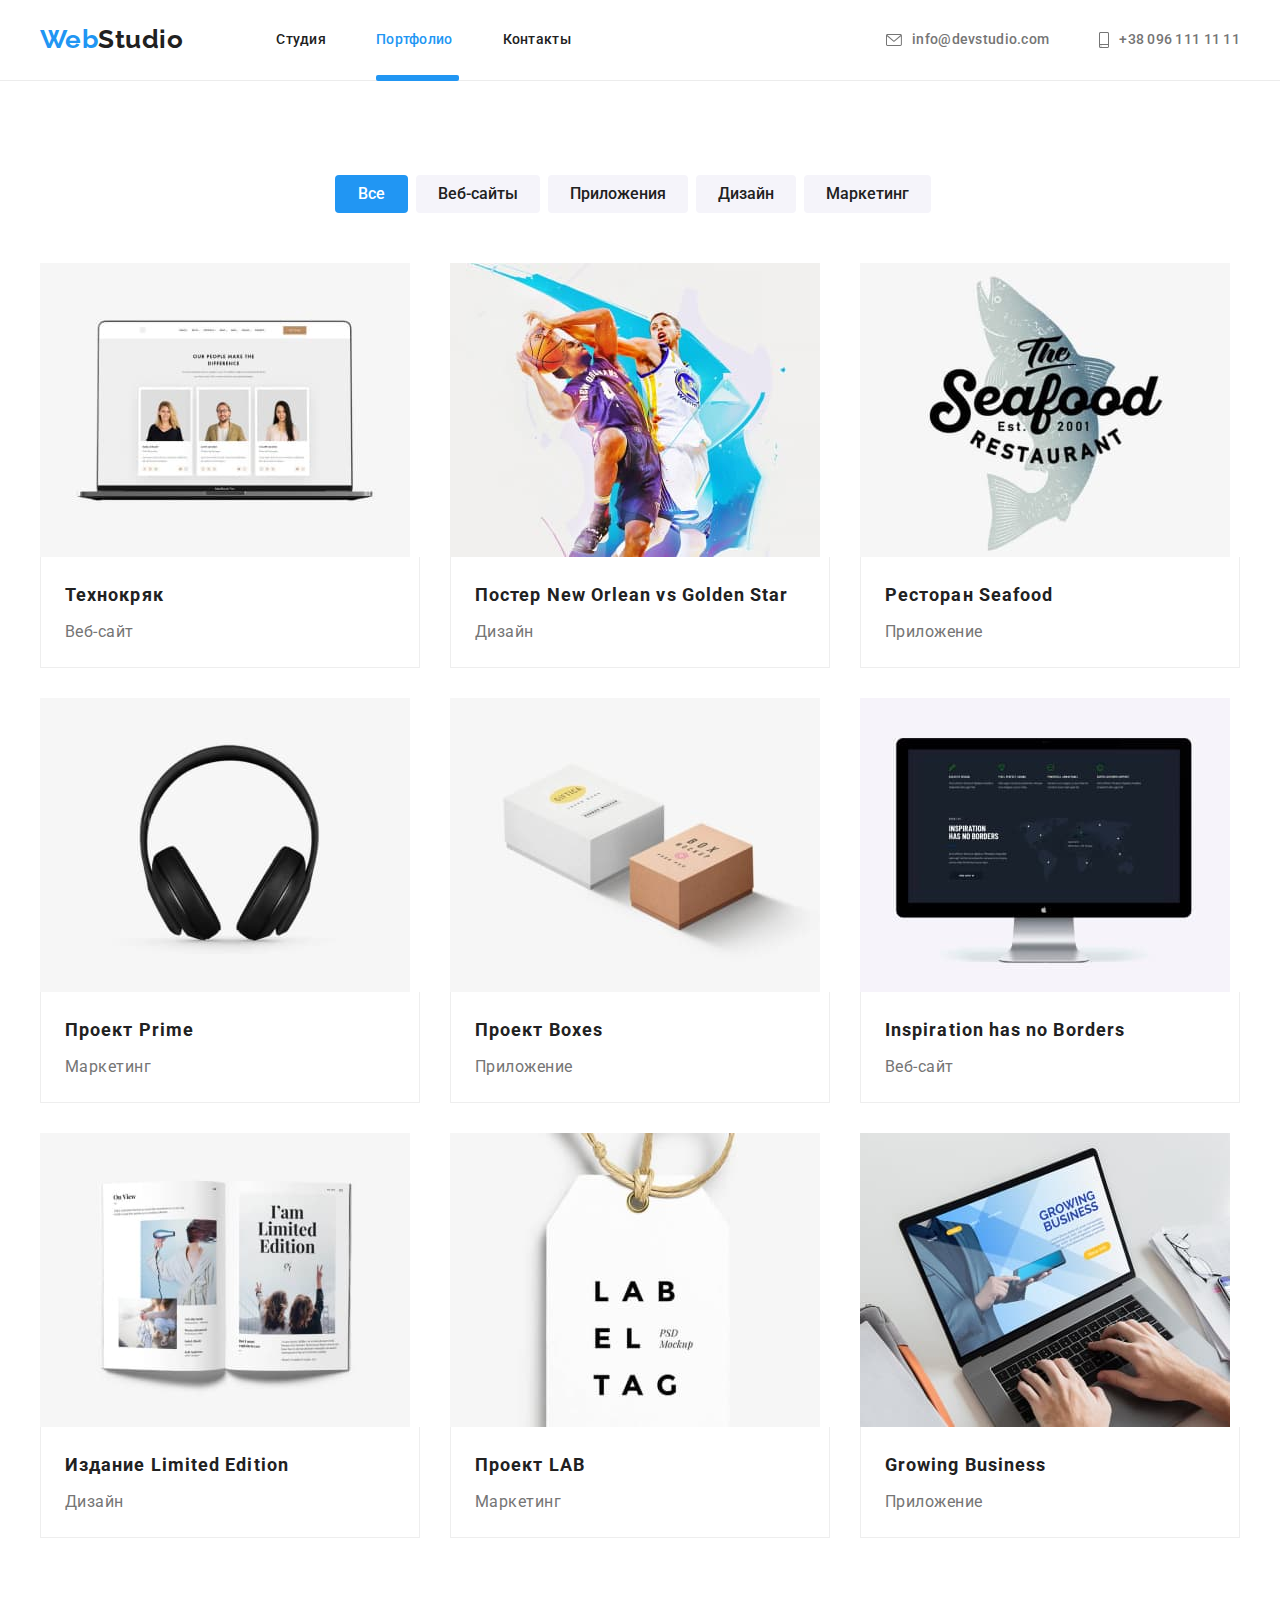
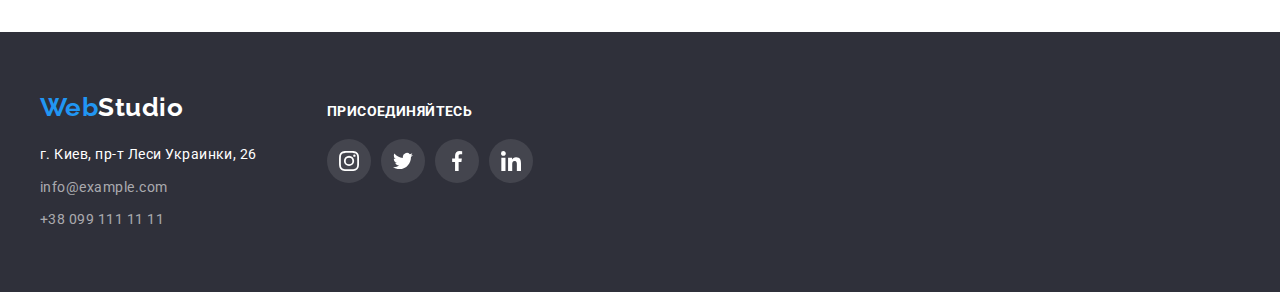
==== portfolio.html @ 93d05807 "Додає попередні файли і базову розмітку форми" ====
<!DOCTYPE html>
<html lang="en">
  <head>
    <meta charset="UTF-8" />
    <meta http-equiv="X-UA-Compatible" content="IE=edge" />
    <meta name="viewport" content="width=device-width, initial-scale=1.0" />
    <title>Document</title>
    <link rel="preconnect" href="https://fonts.googleapis.com" />
    <link rel="preconnect" href="https://fonts.gstatic.com" crossorigin />
    <link
      href="https://fonts.googleapis.com/css2?family=Raleway:wght@700&family=Roboto:wght@400;500;700;900&display=swap"
      rel="stylesheet"
    />
    <link
      rel="stylesheet"
      href="https://cdnjs.cloudflare.com/ajax/libs/modern-normalize/1.1.0/modern-normalize.min.css"
      integrity="sha512-wpPYUAdjBVSE4KJnH1VR1HeZfpl1ub8YT/NKx4PuQ5NmX2tKuGu6U/JRp5y+Y8XG2tV+wKQpNHVUX03MfMFn9Q=="
      crossorigin="anonymous"
      referrerpolicy="no-referrer"
    />
    <link rel="stylesheet" href="./css/style.css" />
  </head>

  <body>
    <header class="section-header">
      <div class="container main-nav">
        <nav class="main-site-nav">
          <a href="" class="logo top">Web<span class="name">Studio</span></a>
          <ul class="site-nav list">
            <li class="item"><a href="./index.html" class="link">Студия</a></li>
            <li class="item"><a href="./portfolio.html" class="link current">Портфолио</a></li>
            <li class="item"><a href="" class="link">Контакты</a></li>
          </ul>
        </nav>

        <ul class="auth-nav list">
          <li class="item">
            <a href="mailto:info@devstudio.com" class="top">
              <svg class="icon icon-envelope" width="16" height="12">
                <use href="./images/symbol-defs.svg#icon-envelope"></use>
              </svg>
              info@devstudio.com</a
            >
          </li>
          <li class="item">
            <a href="tel:+380961111111" class="top">
              <svg class="icon icon-smarpthone" width="10" height="16">
                <use href="./images/symbol-defs.svg#icon-smartphone"></use>
              </svg>
              +38 096 111 11 11</a
            >
          </li>
        </ul>
      </div>
    </header>

    <main>
      <section class="section-portfolio">
        <div class="container">
          <h1 class="temporary-title visually-hidden">Портфолио</h1>
          <ul class="filter list">
            <li class="item">
              <button type="button" class="button secondary pointer active">Все</button>
            </li>
            <li class="item">
              <button type="button" class="button secondary pointer">Веб-сайты</button>
            </li>
            <li class="item">
              <button type="button" class="button secondary pointer">Приложения</button>
            </li>
            <li class="item">
              <button type="button" class="button secondary pointer">Дизайн</button>
            </li>
            <li class="item">
              <button type="button" class="button secondary pointer">Маркетинг</button>
            </li>
          </ul>

          <ul class="portfolio list">
            <li class="item">
              <a href="#" class="portfolio-item">
                <div class="portfolio-thumb">
                  <img src="./images/portfolio-1.jpg" alt="Ноутбук" width="370" height="294" />
                  <div class="portfolio-overlay">
                    <p class="portfolio-text">
                      Технокряк это современная площадка распространения коронавируса. Компании
                      используют эту платформу для цифрового шпионажа и атак на защищённые сервера
                      конкурентов.
                    </p>
                  </div>
                </div>

                <div class="card-bottom">
                  <h2 class="title">Технокряк</h2>
                  <p class="text">Веб-сайт</p>
                </div>
              </a>
            </li>

            <li class="item">
              <a href="#" class="portfolio-item">
                <div class="portfolio-thumb">
                  <img
                    src="./images/portfolio-2.jpg"
                    alt="Баскетболисты"
                    width="370"
                    height="294"
                  />
                  <div class="portfolio-overlay">
                    <p class="portfolio-text">
                      Технокряк это современная площадка распространения коронавируса. Компании
                      используют эту платформу для цифрового шпионажа и атак на защищённые сервера
                      конкурентов.
                    </p>
                  </div>
                </div>
                <div class="card-bottom">
                  <h2 class="title">Постер New Orlean vs Golden Star</h2>
                  <p class="text">Дизайн</p>
                </div>
              </a>
            </li>

            <li class="item">
              <a href="#" class="portfolio-item">
                <div class="portfolio-thumb">
                  <img
                    src="./images/portfolio-3.jpg"
                    alt="Логотип ресторана"
                    width="370"
                    height="294"
                  />
                  <div class="portfolio-overlay">
                    <p class="portfolio-text">
                      Технокряк это современная площадка распространения коронавируса. Компании
                      используют эту платформу для цифрового шпионажа и атак на защищённые сервера
                      конкурентов.
                    </p>
                  </div>
                </div>
                <div class="card-bottom">
                  <h2 class="title">Ресторан Seafood</h2>
                  <p class="text">Приложение</p>
                </div>
              </a>
            </li>

            <li class="item">
              <a href="#" class="portfolio-item">
                <div class="portfolio-thumb">
                  <img src="./images/portfolio-4.jpg" alt="Наушники" width="370" height="294" />
                  <div class="portfolio-overlay">
                    <p class="portfolio-text">
                      Технокряк это современная площадка распространения коронавируса. Компании
                      используют эту платформу для цифрового шпионажа и атак на защищённые сервера
                      конкурентов.
                    </p>
                  </div>
                </div>
                <div class="card-bottom">
                  <h2 class="title">Проект Prime</h2>
                  <p class="text">Маркетинг</p>
                </div>
              </a>
            </li>

            <li class="item">
              <a href="#" class="portfolio-item">
                <div class="portfolio-thumb">
                  <img src="./images/portfolio-5.jpg" alt="Коробки" width="370" height="294" />
                  <div class="portfolio-overlay">
                    <p class="portfolio-text">
                      Технокряк это современная площадка распространения коронавируса. Компании
                      используют эту платформу для цифрового шпионажа и атак на защищённые сервера
                      конкурентов.
                    </p>
                  </div>
                </div>
                <div class="card-bottom">
                  <h2 class="title">Проект Boxes</h2>
                  <p class="text">Приложение</p>
                </div>
              </a>
            </li>
            <li class="item">
              <a href="#" class="portfolio-item">
                <div class="portfolio-thumb">
                  <img src="./images/portfolio-6.jpg" alt="Экран" width="370" height="294" />
                  <div class="portfolio-overlay">
                    <p class="portfolio-text">
                      Технокряк это современная площадка распространения коронавируса. Компании
                      используют эту платформу для цифрового шпионажа и атак на защищённые сервера
                      конкурентов.
                    </p>
                  </div>
                </div>
                <div class="card-bottom">
                  <h2 class="title">Inspiration has no Borders</h2>
                  <p class="text">Веб-сайт</p>
                </div>
              </a>
            </li>
            <li class="item">
              <a href="#" class="portfolio-item">
                <div class="portfolio-thumb">
                  <img src="./images/portfolio-7.jpg" alt="Журнал" width="370" height="294" />
                  <div class="portfolio-overlay">
                    <p class="portfolio-text">
                      Технокряк это современная площадка распространения коронавируса. Компании
                      используют эту платформу для цифрового шпионажа и атак на защищённые сервера
                      конкурентов.
                    </p>
                  </div>
                </div>
                <div class="card-bottom">
                  <h2 class="title">Издание Limited Edition</h2>
                  <p class="text">Дизайн</p>
                </div>
              </a>
            </li>
            <li class="item">
              <a href="#" class="portfolio-item">
                <div class="portfolio-thumb">
                  <img src="./images/portfolio-8.jpg" alt="Бирка" width="370" height="294" />
                  <div class="portfolio-overlay">
                    <p class="portfolio-text">
                      Технокряк это современная площадка распространения коронавируса. Компании
                      используют эту платформу для цифрового шпионажа и атак на защищённые сервера
                      конкурентов.
                    </p>
                  </div>
                </div>
                <div class="card-bottom">
                  <h2 class="title">Проект LAB</h2>
                  <p class="text">Маркетинг</p>
                </div>
              </a>
            </li>
            <li class="item">
              <a href="#" class="portfolio-item">
                <div class="portfolio-thumb">
                  <img src="./images/portfolio-9.jpg" alt="Ноутбук" width="370" height="294" />
                  <div class="portfolio-overlay">
                    <p class="portfolio-text">
                      Технокряк это современная площадка распространения коронавируса. Компании
                      используют эту платформу для цифрового шпионажа и атак на защищённые сервера
                      конкурентов.
                    </p>
                  </div>
                </div>
                <div class="card-bottom">
                  <h2 class="title">Growing Business</h2>
                  <p class="text">Приложение</p>
                </div>
              </a>
            </li>
          </ul>
        </div>
      </section>
    </main>

    <footer class="footer">
      <div class="container">
        <div class="footer-groups">
          <div class="footer-group">
            <a href="" class="logo logo-bottom">Web<span class="logo-bottom-name">Studio</span></a>
            <address class="address">
              <ul class="list address-box">
                <li class="actual-address bottom item">г. Киев, пр-т Леси Украинки, 26</li>
                <li class="item">
                  <a href="mailto:info@example.com" class="auth-nav bottom">info@example.com</a>
                </li>
                <li class="item">
                  <a href="tel:+380991111111" class="auth-nav bottom">+38 099 111 11 11</a>
                </li>
              </ul>
            </address>
          </div>

          <div class="join-box">
            <h3 class="title">присоединяйтесь</h3>
            <ul class="list bottom-links">
              <li class="bottom-link">
                <a href="#" class="network-link-bottom">
                  <svg class="icon">
                    <use href="./images/symbol-defs.svg#icon-instagram"></use>
                  </svg>
                </a>
              </li>
              <li class="bottom-link twitter">
                <a href="#" class="network-link-bottom">
                  <svg class="icon">
                    <use href="./images/symbol-defs.svg#icon-twitter"></use>
                  </svg>
                </a>
              </li>
              <li class="bottom-link">
                <a href="#" class="network-link-bottom">
                  <svg class="icon">
                    <use href="./images/symbol-defs.svg#icon-facebook"></use>
                  </svg>
                </a>
              </li>
              <li class="bottom-link">
                <a href="#" class="network-link-bottom">
                  <svg class="icon">
                    <use href="./images/symbol-defs.svg#icon-linkedin"></use>
                  </svg>
                </a>
              </li>
            </ul>
          </div>
        </div>
      </div>
    </footer>
  </body>
</html>
---- css/style.css ----
/* Стили для index.html */

:root {
  --primary-text-color: #757575;
  --secondary-text-color: #212121;
  --accent: #2196f3;
  --primary-white-color: #ffffff;
  --secondary-background-color: #f5f4fa;
  --tertiary-background-color: #2f303a;
  --bottom-link-color: rgba(255, 255, 255, 0.6);
  --icons-color: #afb1b8;
  --main-transition: 250ms cubic-bezier(0.4, 0, 0.2, 1);
}

.list {
  margin: 0;
  padding: 0;
  list-style: none;
}
body {
  margin: 0;
  background-color: var(--primary-white-color);
  color: var(--primary-text-color);
  font-family: Roboto, sans-serif;
  letter-spacing: 0.03em;
}

.container {
  margin-left: auto;
  margin-right: auto;
  width: 1200px;
  padding-left: 15px;
  padding-right: 15px;
}

.hero-container {
  margin-left: 0;
  margin-right: 0;
  width: 1600px;
  padding-left: 15px;
  padding-right: 15px;
}

img {
  display: block;
  max-width: 100%;
  height: auto;
}

.main-nav,
.main-site-nav {
  display: flex;
  align-items: center;
}

.section-header {
  border-bottom: 1px solid #ececec;
}

.section-header.first-page {
  border-bottom: 1px solid #ececec;
  max-width: 1600px;
  margin: 0 auto;
}

/* Logo */

.logo {
  color: var(--accent);
  text-decoration: none;
  font-family: Raleway, sans-serif;
  font-weight: 700;
  font-size: 26px;
  line-height: 1.19;
}

.logo.top {
  padding-top: 24px;
  padding-bottom: 25px;
}
.logo .name {
  color: var(--secondary-text-color);
}

.logo .text {
  color: var(--primary-white-color);
}
.logo-bottom {
  display: inline-block;
  margin-bottom: 20px;
}
.logo-bottom-name {
  color: var(--primary-white-color);
}
/* Site-nav */

.site-nav {
  display: flex;
  margin-left: 93px;
}
.site-nav > .item:not(:last-child) {
  margin-right: 50px;
}
.site-nav .link {
  position: relative;
  display: inline-block;
  padding-top: 32px;
  padding-bottom: 32px;
  color: var(--secondary-text-color);
  text-decoration: none;
  font-weight: 500;
  font-size: 14px;
  line-height: 1.14;
  letter-spacing: 0.02em;

  transition: color var(--main-transition);
}

.link.current::after {
  content: '';
  position: absolute;
  width: 100%;
  border: solid var(--accent);
  border-radius: 2px;
  bottom: -1px;
  left: 0;
}

.site-nav .link:hover,
.site-nav .link:focus {
  color: var(--accent);
}

.site-nav .link.current {
  color: var(--accent);
}

/* Auth-nav */
.auth-nav {
  display: flex;
  margin-left: auto;
}

.auth-nav > .item + .item {
  margin-left: 50px;
}

.auth-nav .top {
  display: inline-flex;
  align-items: center;
  padding-top: 32px;
  padding-bottom: 32px;
  color: inherit;
  text-decoration: none;
  font-weight: 500;
  font-size: 14px;
  line-height: 1.14;
  letter-spacing: 0.02em;

  transition: color var(--main-transition);
}

.auth-nav .icon {
  margin-right: 10px;
  fill: currentColor;
}

.auth-nav .top:hover,
.auth-nav .top:focus,
.auth-nav.bottom:hover,
.auth-nav.bottom:focus {
  color: var(--accent);
}
.auth-nav.bottom {
  display: inline-block;
  color: var(--bottom-link-color);
  text-decoration: none;
  font-style: normal;
  font-size: 14px;
  line-height: 1.71;

  transition: color var(--main-transition);
}

/* Hero */
.hero {
  padding-top: 200px;
  padding-bottom: 200px;
  text-align: center;
  background-color: var(--tertiary-background-color);
}
.hero .title {
  width: 696px;
  margin-left: auto;
  margin-right: auto;
  margin-top: 0;
  margin-bottom: 30px;
  color: var(--primary-white-color);
  font-weight: 900;
  font-size: 44px;
  line-height: 1.36;
  text-align: center;
  letter-spacing: 0.06em;
  text-transform: uppercase;
}

.overlay {
  width: 1600px;
  height: 600px;
  margin-left: auto;
  margin-right: auto;
  background-image: linear-gradient(to right, rgba(47, 48, 58, 0.4), rgba(47, 48, 58, 0.4)),
    url(../images/bg-image.jpg);
  background-size: cover;
}

/* Button */
.button {
  display: inline-block;
  border-radius: 4px;
  border: transparent;
  font-family: inherit;
  text-align: center;
}
button.primary {
  padding: 10px 32px;
  min-width: 200px;
  background-color: var(--accent);
  color: var(--primary-white-color);
  font-weight: 700;
  font-size: 16px;
  line-height: 1.87;
  text-align: center;
  letter-spacing: 0.06em;
}

.button.secondary {
  padding: 6px 22px;
  min-width: 73px;
  color: var(--secondary-text-color);
  background-color: var(--secondary-background-color);
  font-weight: 500;
  font-size: 16px;
  line-height: 1.62;

  transition: color var(--main-transition), background-color var(--main-transition),
    box-shadow var(--main-transition);
}

.button.secondary:hover,
.button.secondary:focus {
  color: var(--primary-white-color);
  background-color: var(--accent);
  box-shadow: 0px 3px 1px rgba(0, 0, 0, 0.1), 0px 1px 2px rgba(0, 0, 0, 0.08),
    0px 2px 2px rgba(0, 0, 0, 0.12);
}
.pointer {
  cursor: pointer;
}

.section,
.team {
  padding-top: 94px;
  padding-bottom: 94px;
}

.section-activity {
  padding-bottom: 94px;
}
/* Advantages */

.visually-hidden {
  clip: rect(0 0 0 0);
  clip-path: inset(50%);
  height: 1px;
  overflow: hidden;
  position: absolute;
  white-space: nowrap;
  width: 1px;
}

.section-title {
  margin-top: 0;
  margin-bottom: 50px;
  text-align: center;
  color: var(--secondary-text-color);
  font-size: 36px;
  line-height: 1.16;
}

.features {
  display: flex;
  justify-content: space-between;
}
.features > .item {
  width: 270px;
}

.features .item + .item {
  margin-left: 30px;
}

.features .title {
  margin-top: 0;
  margin-bottom: 10px;
  color: var(--secondary-text-color);
  font-size: 14px;
  line-height: 1.14;
  text-transform: uppercase;
}
.features .text {
  margin-top: 0;
  margin-bottom: 0;
  font-size: 14px;
  line-height: 1.71;
}

.icons-advantages {
  display: flex;
  align-items: center;
  justify-content: center;
  width: 270px;
  height: 120px;
  margin-bottom: 30px;
  background-color: var(--secondary-background-color);
}

.icon-advantage {
  width: 70px;
  height: 70px;
}

/* Our-work */

.work-pics {
  display: flex;
}
.work-pics .item + .item {
  margin-left: 30px;
}

.work-pics .item {
  position: relative;
}

.work-pics-box {
  position: absolute;
  height: 70px;
  display: flex;
  align-items: center;
  justify-content: center;
  bottom: 0;
  left: 0;
  width: 100%;
  background-color: rgba(47, 48, 58, 0.8);
}

.work-pics-text {
  font-weight: 700;
  font-size: 14px;
  line-height: 1.14;
  text-align: center;
  margin: 0;
  letter-spacing: 0.03em;
  text-transform: uppercase;
  color: var(--primary-white-color);
}

/* Team */
.team {
  background-color: var(--secondary-background-color);
}

.team-name,
.clients .title {
  margin-top: 0;
  margin-bottom: 50px;
  color: var(--secondary-text-color);
  font-weight: 700;
  font-size: 36px;
  line-height: 1.16;
  text-align: center;
}
.team-list {
  display: flex;
}

.team-card {
  padding: 30px 32px;
  background: var(--primary-white-color);
}

.team-list .item {
  box-shadow: 0px 1px 3px rgba(0, 0, 0, 0.12), 0px 1px 1px rgba(0, 0, 0, 0.14),
    0px 2px 1px rgba(0, 0, 0, 0.2);
  border-radius: 0px 0px 4px 4px;
  overflow: hidden;
}

.team-list .item:not(:last-child) {
  margin-right: 30px;
}

.team-member {
  margin-top: 0;
  margin-bottom: 10px;
  text-align: center;
  color: var(--secondary-text-color);
  font-weight: 500;
  font-size: 16px;
  line-height: 1.18;
}
.position {
  margin-top: 0;
  margin-bottom: 16px;
  text-align: center;
  font-size: 16px;
  line-height: 1.18;
}

.icons-team {
  display: flex;
}

.network-field {
  display: flex;
}

.icons-team:not(:last-child) {
  margin-right: 10px;
}

.network-link {
  fill: var(--icons-color);
  border-radius: 50%;

  transition: background-color var(--main-transition), fill var(--main-transition);
}

.network-link:hover,
.network-link:focus {
  background-color: var(--accent);
  fill: var(--primary-white-color);
}

.network-link,
.network-link-bottom {
  display: flex;
  align-items: center;
  justify-content: center;
  width: 44px;
  height: 44px;
}

.icons-team .icon,
.bottom-link .icon {
  width: 20px;
  height: 20px;
}

/* Clients */

.clients-companies {
  display: flex;
}
.clients-company:not(:last-child) {
  margin-right: 30px;
}
.company {
  display: flex;
  justify-content: center;
  align-items: center;
  width: 170px;
  height: 92px;
  border: 1px solid var(--icons-color);
  border-radius: 4px;

  transition: border-color var(--main-transition);
}

.company .icon {
  width: 106px;
  height: 60px;
  fill: var(--icons-color);

  transition: border var(--main-transition);
}
.company:hover,
.company:focus {
  border-color: var(--accent);
}

.company:hover .icon,
.company:focus .icon {
  fill: var(--accent);
}

/* Footer */
.footer {
  background-color: var(--tertiary-background-color);
  padding-top: 60px;
  padding-bottom: 60px;
}

.actual-address {
  color: var(--primary-white-color);
  font-style: normal;
  font-weight: 400;
  font-size: 14px;
  line-height: 1.71;
}

.address-box .item:not(:last-child) {
  margin-bottom: 9px;
}

.join-box .title {
  margin-top: 0;
  margin-bottom: 20px;
  color: var(--primary-white-color);
  font-weight: 700;
  font-size: 14px;
  line-height: 16px;
  letter-spacing: 0.03em;
  text-transform: uppercase;
}

.footer-group {
  display: inline-block;
}
.footer-groups {
  display: flex;
  align-items: baseline;
}

.join-box {
  margin-left: 70px;
}
.bottom-links {
  display: flex;
}
.bottom-link {
  background: rgba(255, 255, 255, 0.1);
  border-radius: 50%;
}

.bottom-link:not(:last-child) {
  margin-right: 10px;
}

.network-link-bottom {
  fill: var(--primary-white-color);
  border-radius: 50%;
  transition: background-color var(--main-transition), border-radius var(--main-transition);
}

.network-link-bottom:hover,
.network-link-bottom:focus {
  background-color: var(--accent);
}

/* Стили для portfolio.html */

.button.active {
  color: var(--primary-white-color);
  background-color: var(--accent);
}

.section-portfolio {
  padding-top: 94px;
  padding-bottom: 94px;
}

.filter {
  display: flex;
  width: 611px;
  margin-left: auto;
  margin-right: auto;
  margin-bottom: 50px;
}
.filter .item:not(:last-child) {
  margin-right: 8px;
}

.portfolio {
  display: flex;
  flex-wrap: wrap;
  margin-left: -30px;
  margin-top: -30px;
}
.portfolio > .item {
  flex-basis: calc(100% / 3 - 30px);
  margin-left: 30px;
  margin-top: 30px;
}

.portfolio .title {
  margin-top: 0;
  margin-bottom: 4px;
  color: var(--secondary-text-color);
  text-decoration: none;
  font-size: 18px;
  line-height: 2;
  letter-spacing: 0.06em;
}

.portfolio .text {
  margin-top: 0;
  margin-bottom: 0;
  text-decoration: none;
  font-size: 16px;
  line-height: 1.87;
}
.portfolio-item {
  display: block;
  color: inherit;
  text-decoration: none;

  transition: box-shadow var(--main-transition);
}

.portfolio-item:hover,
.portfolio-item:focus {
  box-shadow: 0px 1px 1px rgba(0, 0, 0, 0.12), 0px 4px 4px rgba(0, 0, 0, 0.06),
    1px 4px 6px rgba(0, 0, 0, 0.16);
}

.card-bottom {
  padding: 20px 24px;
  border: 1px solid #eeeeee;
  border-top: 0;
}

/* Overlay */

.portfolio .item {
  width: 370px;
}

.portfolio-thumb {
  position: relative;
  overflow: hidden;
}

.portfolio-overlay {
  position: absolute;
  top: 0;
  left: 0;
  width: 100%;
  height: 100%;
  background-color: rgba(33, 150, 243, 0.9);

  transform: translateY(101%);

  transition: transform var(--main-transition), opacity var(--main-transition);
}

.portfolio-item:hover .portfolio-overlay,
.portfolio-item:focus .portfolio-overlay {
  transform: translateY(0);
  opacity: 1;
}

.portfolio-text {
  position: absolute;
  width: 100%;
  height: 100%;
  top: 50%;
  left: 50%;
  transform: translate(-50%, -50%);
  margin: 0;
  padding: 63px 24px;
  font-weight: 400;
  font-size: 18px;
  line-height: 1.56;
  letter-spacing: 0.03em;
  color: var(--primary-white-color);

  opacity: 1;
}

.portfolio-item:hover .portfolio-text,
.portfolio-item:focus .portfolio-text,
.portfolio-item:hover .portfolio-overlay,
.portfolio-item:focus .portfolio-overlay {
  opacity: 1;
}

/* Modal window */

.backdrop {
  position: fixed;
  top: 0;
  left: 0;
  width: 100%;
  height: 100%;
  background-color: rgba(0, 0, 0, 0.2);

  transition: transform var(--main-transition), opacity var(--main-transition);
}

.backdrop.is-hidden {
  opacity: 0;
  pointer-events: none;
  transform: scale(1.15);
}

.modal {
  position: absolute;
  top: 50%;
  left: 50%;
  transform: translate(-50%, -50%);

  min-width: 528px;
  min-height: 581px;
  background-color: var(--primary-white-color);

  box-shadow: 0px 1px 3px rgba(0, 0, 0, 0.12), 0px 1px 1px rgba(0, 0, 0, 0.14),
    0px 2px 1px rgba(0, 0, 0, 0.2);
  border-radius: 4px;
}

.icon-box {
  position: absolute;
  bottom: 93%;
  left: 93%;
  display: flex;
  align-items: center;
  justify-content: center;
  padding: 6px;
  width: 30px;
  height: 30px;
  background-color: var(--primary-white-color);
  border: 1px solid rgba(0, 0, 0, 0.1);
  border-radius: 50%;
  cursor: pointer;
}

.icon-close {
  width: 18px;
  height: 18px;
}

/* Form Styles */

/* 



.form-field {
  .comment-field 
  display: inline-block;
  width: 100%;

  position: relative;
}

.form-input {
}

.form-label {
  display: inline-block;
  position: absolute;
  top: -20px;
  left: 0;
} */

.sign-in-form {
  padding: 40px;
}

.form-title {
  margin: 0;
  font-weight: bold;
  font-size: 20px;
  line-height: 1.15;
  text-align: center;
  letter-spacing: 0.03em;
  margin-bottom: 12px;

  color: var(--secondary-text-color);
}

.form {
  width: 100%;
}

.form-field {
  position: relative;
}

.form-input,
.comment {
  padding: 0;
  margin: 0;
  width: 100%;
  height: 40px;
  border: 1px solid rgba(33, 33, 33, 0.2);
  border-radius: 4px;
}
/* .form-field:not(:last-child) {
  margin-bottom: 10px;
} */

.form-field + .form-field {
  margin-top: 10px;
}

.form-label {
  display: inline-block;
  font-weight: 400;
  font-size: 12px;
  line-height: 1.16;
  letter-spacing: 0.01em;

  margin-bottom: 4px;

  color: var(--primary-text-color);
}

.form-comment {
  width: 100%;
}

.comment {
  resize: none;
  width: 100%;
  height: 120px;

  margin-bottom: 20px;
}

.form-checkbox {
  margin-bottom: 30px;
}

.policy {
  font-weight: 400;
  font-size: 14px;
  line-height: 1.71;
  letter-spacing: 0.03em;

  color: var(--primary-text-color);
}

.form-icon {
  width: 18px;
  height: 18px;

  position: absolute;
  top: 50%;
  left: 12px;
}
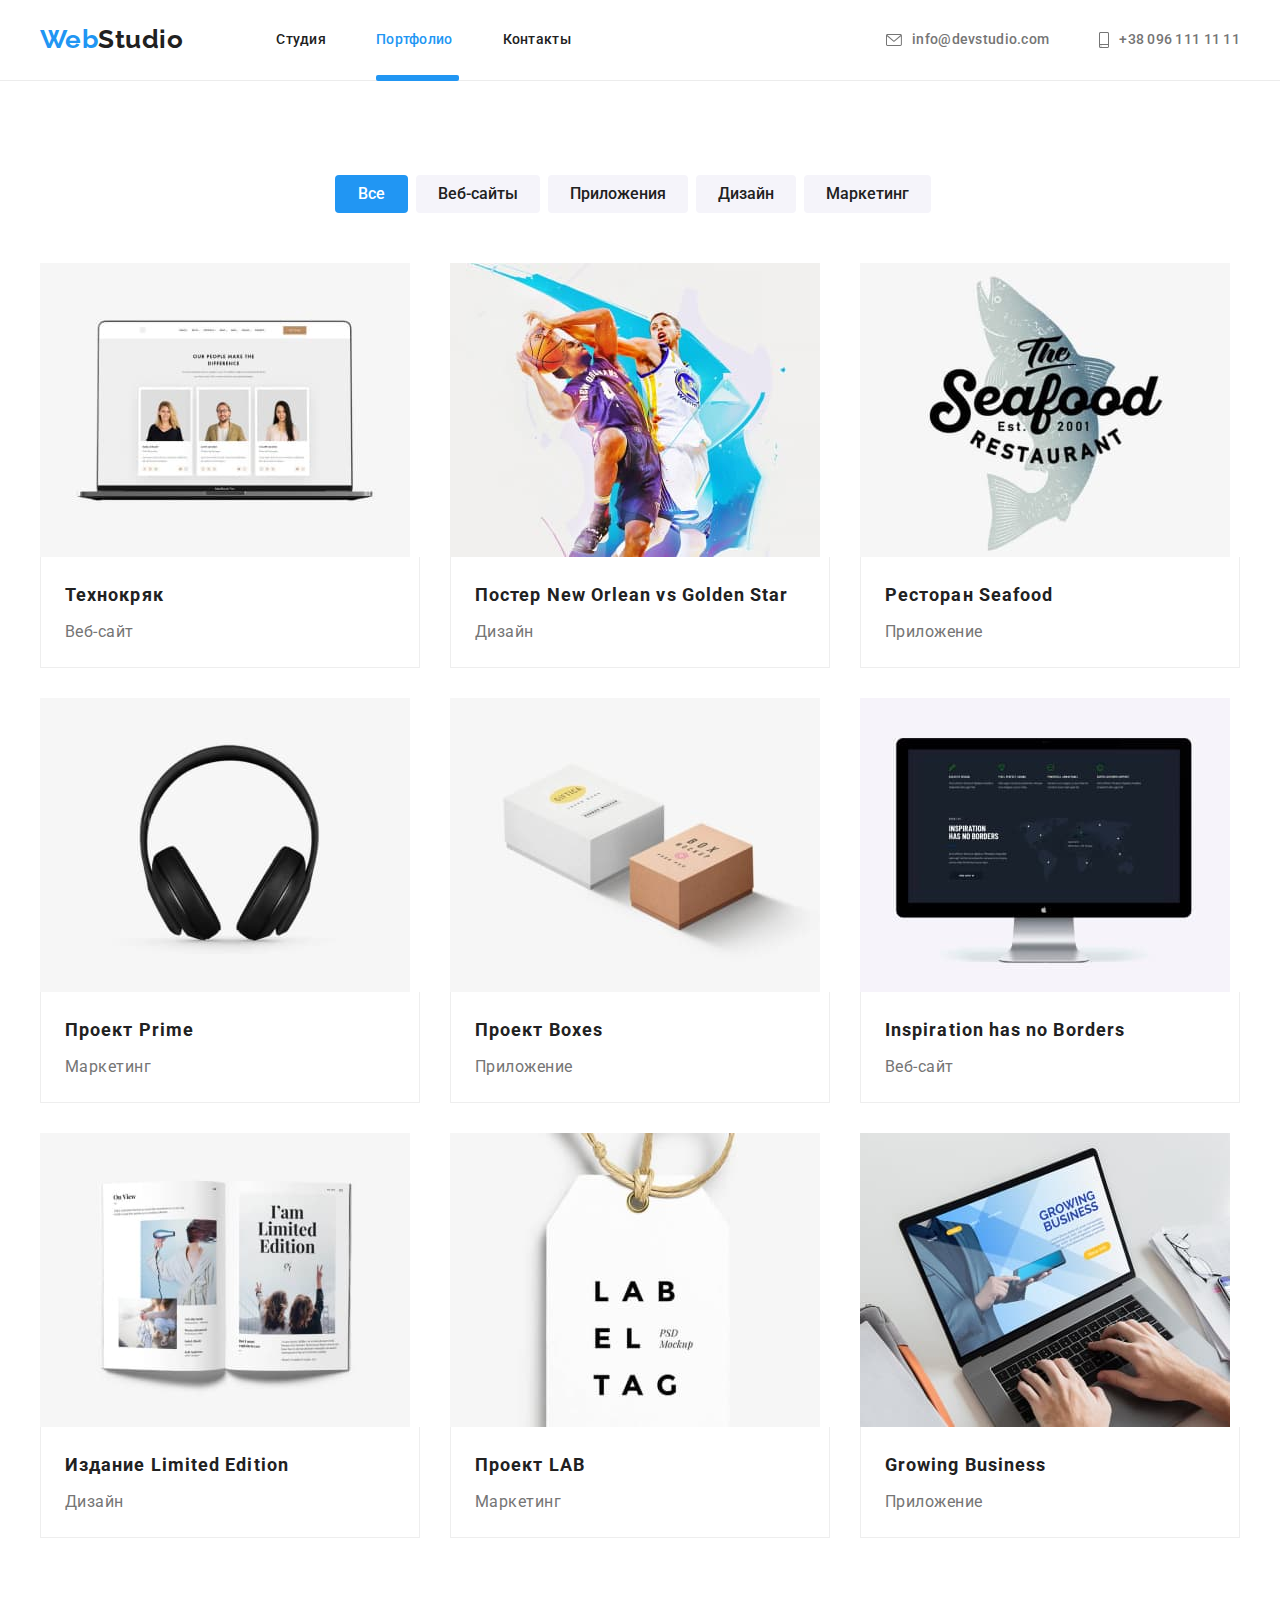
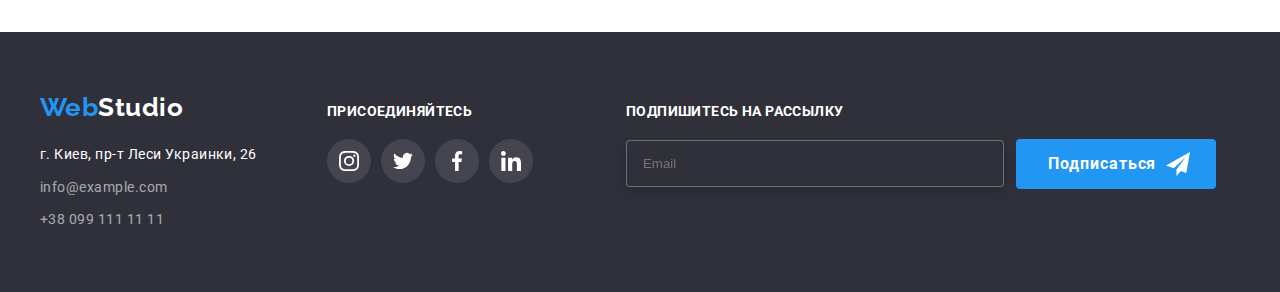
==== commit 8cb3c126: "Додає pointer до кнопки" ====
--- a/portfolio.html
+++ b/portfolio.html
@@ -310,6 +310,23 @@
               </li>
             </ul>
           </div>
+
+          <div class="sign-in">
+            <p class="text">Подпишитесь на рассылку</p>
+            <div class="sign-in-box">
+              <form>
+                <input class="footer-email" type="email" name="email" placeholder="Email" />
+              </form>
+
+              
+                <button type="button" class="button primary pointer footer-button">
+                  Подписаться
+                  <svg class="icon-send">
+                    <use href="./images/symbol-defs.svg#icon-send"></use>
+                  </svg>
+                </button>
+              
+            </div>
         </div>
       </div>
     </footer>
--- a/css/style.css
+++ b/css/style.css
@@ -514,7 +514,8 @@
   margin-bottom: 9px;
 }
 
-.join-box .title {
+.join-box .title,
+.sign-in .text {
   margin-top: 0;
   margin-bottom: 20px;
   color: var(--primary-white-color);
@@ -535,6 +536,7 @@
 
 .join-box {
   margin-left: 70px;
+  margin-right: 93px;
 }
 .bottom-links {
   display: flex;
@@ -739,31 +741,52 @@
 .icon-close {
   width: 18px;
   height: 18px;
+
+  transition: fill var(--main-transition);
+}
+
+.icon-close:hover,
+.icon-close:focus {
+  fill: var(--accent);
+}
+
+/* Sign in */
+
+.footer-email {
+  display: block;
+  width: 358px;
+  border: 1px solid rgba(255, 255, 255, 0.3);
+  background-color: var(--tertiary-background-color);
+  filter: drop-shadow(0px 4px 4px rgba(0, 0, 0, 0.15));
+  border-radius: 4px;
+  padding-top: 15px;
+  padding-bottom: 15px;
+  padding-left: 16px;
+  margin-right: 12px;
+}
+
+.button.footer-button {
+  position: relative;
+
+  text-align: justify;
+}
+
+.icon-send {
+  width: 24px;
+  height: 24px;
+
+  position: absolute;
+  top: 50%;
+  transform: translateY(-50%);
+  margin-left: 10px;
+}
+
+.sign-in-box {
+  display: flex;
+  align-items: center;
 }
 
 /* Form Styles */
-
-/* 
-
-
-
-.form-field {
-  .comment-field 
-  display: inline-block;
-  width: 100%;
-
-  position: relative;
-}
-
-.form-input {
-}
-
-.form-label {
-  display: inline-block;
-  position: absolute;
-  top: -20px;
-  left: 0;
-} */
 
 .sign-in-form {
   padding: 40px;
@@ -798,12 +821,33 @@
   border: 1px solid rgba(33, 33, 33, 0.2);
   border-radius: 4px;
 }
-/* .form-field:not(:last-child) {
-  margin-bottom: 10px;
-} */
+
+.form-input {
+  padding-left: 42px;
+  transition: border var(--main-transition), outline var(--main-transition);
+}
+
+.form-icon {
+  transition: fill var(--main-transition);
+}
+
+.form-input:focus + .form-icon {
+  fill: var(--accent);
+}
+.form-input:focus,
+.comment:focus {
+  outline: none;
+  border: 1px solid #2196f3;
+}
 
 .form-field + .form-field {
   margin-top: 10px;
+}
+
+.comment {
+  padding: 12px 16px;
+
+  transition: border var(--main-transition);
 }
 
 .form-label {
@@ -822,6 +866,15 @@
   width: 100%;
 }
 
+.comment::placeholder {
+  font-weight: 400;
+  font-size: 14px;
+  line-height: 1.14;
+  letter-spacing: 0.01em;
+
+  color: rgba(117, 117, 117, 0.5);
+}
+
 .comment {
   resize: none;
   width: 100%;
@@ -832,15 +885,20 @@
 
 .form-checkbox {
   margin-bottom: 30px;
+  text-align: center;
+  position: relative;
 }
 
 .policy {
+  display: inline-block;
   font-weight: 400;
   font-size: 14px;
   line-height: 1.71;
   letter-spacing: 0.03em;
 
   color: var(--primary-text-color);
+  margin-left: auto;
+  margin-right: auto;
 }
 
 .form-icon {
@@ -848,6 +906,52 @@
   height: 18px;
 
   position: absolute;
+  left: 10px;
   top: 50%;
-  left: 12px;
-}
+}
+
+.checkbox-icon {
+  display: inline-block;
+  width: 16px;
+  height: 15px;
+  border: 2px solid black;
+  border-radius: 2px;
+
+  position: absolute;
+  left: 0;
+  top: 5px;
+}
+
+.form-button {
+  display: block;
+  margin-left: auto;
+  margin-right: auto;
+}
+
+.policy-link {
+  color: var(--accent);
+  font-family: inherit;
+}
+
+.icon-check {
+  width: 16px;
+  height: 15px;
+  background-color: var(--accent);
+
+  position: absolute;
+  left: 0;
+  top: 5px;
+
+  opacity: 0;
+
+  transition: background-color var(--main-transition), opacity var(--main-transition);
+}
+
+.checkbox:checked ~ .icon-check {
+  opacity: 1;
+  background-color: var(--accent);
+}
+
+.checkbox:checked + .checkbox-icon {
+  opacity: 0;
+}
